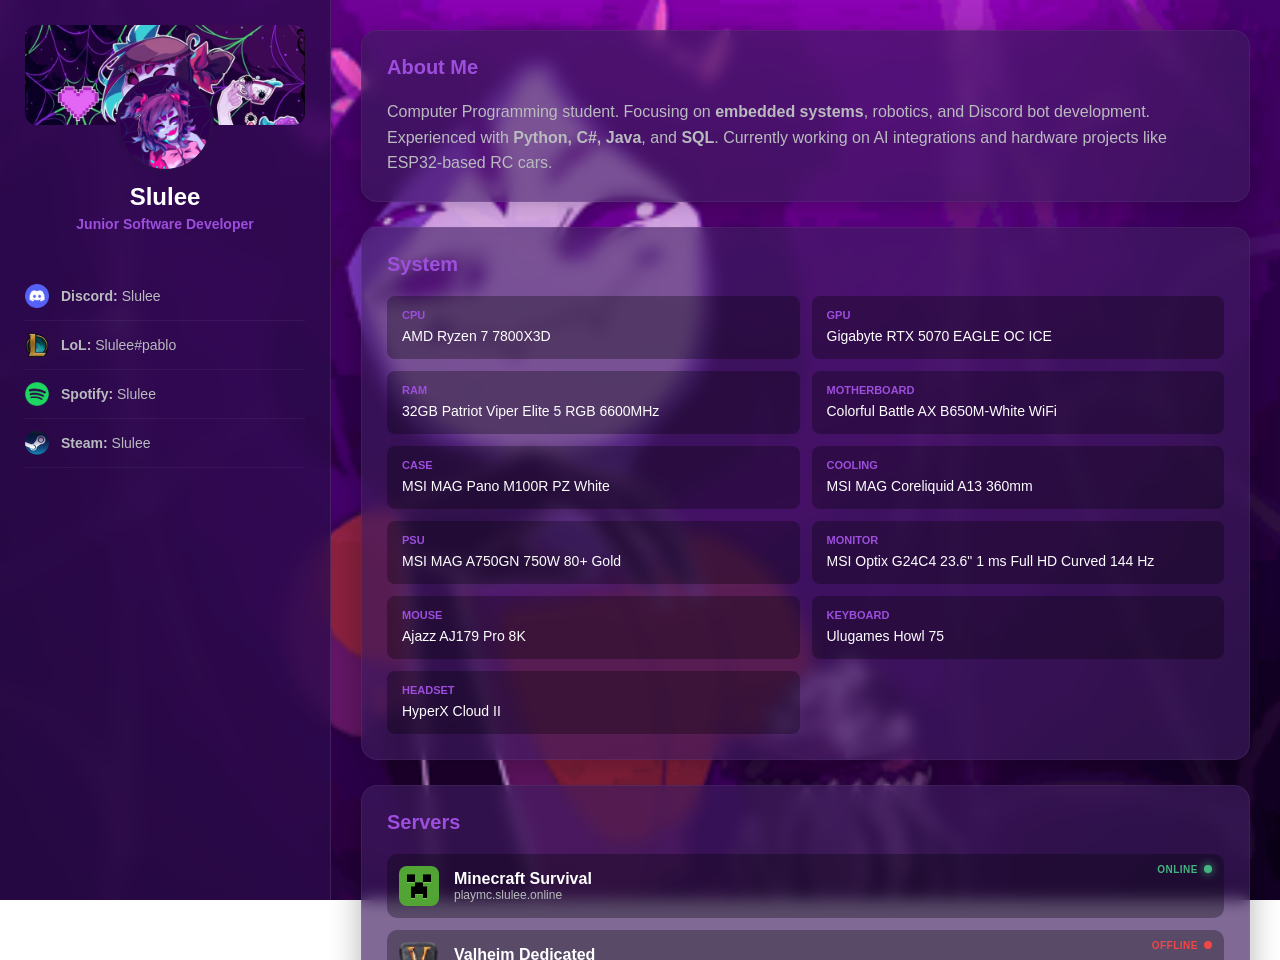
==== index.html @ 9425be77 "Update index.html" ====
<!DOCTYPE html>
<html lang="en">

<head>
    <meta charset="UTF-8">
    <meta name="viewport" content="width=device-width, initial-scale=1.0">
    <title>Slulee's Page</title>
    
    <style>
        :root {
            --bg-color: #1a0a2e;
            --sidebar-bg: rgba(45, 11, 77, 0.75); 
            --card-bg: rgba(61, 27, 93, 0.65);
            --accent-purple: #9d4edd;
            --text-main: #ffffff;
            --text-dim: #b9bbbe;
            --input-bg: rgba(30, 8, 54, 0.8);
        }

        body {
            font-family: 'Segoe UI', Roboto, Helvetica, Arial, sans-serif;
            background: url('data/background.gif') center/cover no-repeat fixed;
            color: var(--text-main);
            margin: 0;
            display: flex;
            height: 100vh;
            overflow: hidden;
        }

        .sidebar {
            width: 280px;
            background-color: var(--sidebar-bg);
            padding: 25px;
            display: flex;
            flex-direction: column;
            gap: 20px;
            border-right: 1px solid rgba(255,255,255,0.1);
            flex-shrink: 0;
            backdrop-filter: blur(10px);
            -webkit-backdrop-filter: blur(10px);
        }

        .profile-header {
            text-align: center;
        }

        .banner {
            width: 100%;
            height: 100px;
            background: url('data/banner.png') center/cover;
            background-color: #5a189a;
            border-radius: 12px;
            margin-bottom: -50px;
        }

        .avatar {
            width: 90px;
            height: 90px;
            border-radius: 50%;
            border: 4px solid #2d0b4d;
            background: #444 url('data/avatar.png') center/cover;
            margin: 0 auto 10px;
            position: relative;
        }

        .connections {
            list-style: none;
            padding: 0;
            margin: 20px 0;
        }

        .connections li {
            display: flex;
            align-items: center;
            gap: 12px;
            padding: 12px 0;
            font-size: 14px;
            color: var(--text-dim);
            border-bottom: 1px solid rgba(255,255,255,0.05);
        }

        .conn-icon {
            width: 24px;
            height: 24px;
            object-fit: contain;
        }

        .main-content {
            flex-grow: 1;
            padding: 30px;
            overflow-y: auto;
            height: 100%;
            scrollbar-width: thin;
            scrollbar-color: var(--accent-purple) transparent;
        }

        .section-container {
            background-color: var(--card-bg);
            border-radius: 16px;
            padding: 25px;
            margin-bottom: 25px;
            box-shadow: 0 8px 32px rgba(0,0,0,0.3);
            /* Cam efekti */
            backdrop-filter: blur(8px);
            -webkit-backdrop-filter: blur(8px);
            border: 1px solid rgba(255,255,255,0.05);
        }

        .section-title {
            margin: 0 0 20px 0;
            font-size: 20px;
            color: var(--accent-purple);
            font-weight: bold;
        }

        .spec-list {
            display: grid;
            grid-template-columns: 1fr 1fr;
            gap: 12px;
        }

        .spec-item {
            background: rgba(0,0,0,0.3);
            padding: 12px 15px;
            border-radius: 8px;
            font-size: 14px;
            line-height: 1.4;
        }

        .spec-label {
            color: var(--accent-purple);
            font-weight: bold;
            font-size: 11px;
            text-transform: uppercase;
            display: block;
            margin-bottom: 4px;
        }

        .server-list {
            display: flex;
            flex-direction: column;
            gap: 12px;
        }

        .server-item {
            position: relative; 
            display: flex;
            align-items: center;
            background: rgba(0,0,0,0.3);
            padding: 12px;
            border-radius: 10px;
            gap: 15px;
        }
        
        .status-indicator {
            position: absolute;
            top: 10px;
            right: 12px;
            display: flex;
            align-items: center;
            gap: 6px;
            font-size: 10px;
            font-weight: bold;
            text-transform: uppercase;
            letter-spacing: 0.5px;
        }
        
        .dot {
            width: 8px;
            height: 8px;
            border-radius: 50%;
        }
        
        .online { color: #43b581; }
        .online .dot { 
            background-color: #43b581; 
            box-shadow: 0 0 8px #43b581;
            animation: pulse 2s infinite; 
        }
        
        .offline { color: #f04747; }
        .offline .dot { background-color: #f04747; }
        
        @keyframes pulse {
            0% { opacity: 1; }
            50% { opacity: 0.5; }
            100% { opacity: 1; }
        }

        .server-img {
            width: 40px;
            height: 40px;
            border-radius: 8px;
            object-fit: cover;
        }

        .contact-form {
            display: flex;
            flex-direction: column;
            gap: 10px;
        }

        .contact-form input, 
        .contact-form textarea {
            background: var(--input-bg);
            border: 1px solid rgba(255,255,255,0.1);
            padding: 12px;
            border-radius: 8px;
            color: white;
            font-family: inherit;
        }

        .contact-form button {
            background: var(--accent-purple);
            color: white;
            border: none;
            padding: 12px;
            border-radius: 8px;
            cursor: pointer;
            font-weight: bold;
            transition: 0.3s;
        }

        .contact-form button:hover {
            filter: brightness(1.2);
            transform: scale(1.02);
        }

        .game-grid {
            display: grid;
            grid-template-columns: repeat(auto-fill, minmax(120px, 1fr));
            gap: 15px;
        }

        .game-card {
            aspect-ratio: 2/3;
            background: rgba(0,0,0,0.4);
            border-radius: 8px;
            overflow: hidden;
            transition: 0.3s;
        }

        .game-card:hover {
            transform: translateY(-5px);
        }

        .game-card img {
            width: 100%;
            height: 100%;
            object-fit: cover;
        }

        @media (max-width: 768px) {
            body {
                flex-direction: column;
                overflow: auto;
                height: auto;
            }

            .sidebar {
                width: 100%;
                box-sizing: border-box;
                border-right: none;
                border-bottom: 1px solid rgba(255,255,255,0.1);
            }

            .main-content {
                width: 100%;
                box-sizing: border-box;
                height: auto;
                overflow: visible;
                padding: 20px;
            }

            .spec-list {
                grid-template-columns: 1fr;
            }
        }
    </style>
</head>

<body>
    <aside class="sidebar">
        <div class="profile-header">
            <div class="banner"></div>
            <div class="avatar"></div>
            <h2 style="margin: 10px 0 5px;">Slulee</h2>
            <p style="color: var(--accent-purple); font-size: 14px; font-weight: bold; margin: 0;">Junior Software Developer</p>
        </div>

        <ul class="connections">
            <li><img src="data/discord.png" class="conn-icon"> <span><strong>Discord:</strong> Slulee</span></li>
            <li><img src="data/lol.png" class="conn-icon"> <span><strong>LoL:</strong> Slulee#pablo</span></li>
            <li><img src="data/spotify.png" class="conn-icon"> <span><strong>Spotify:</strong> Slulee</span></li>
            <li><img src="data/steam.png" class="conn-icon"> <span><strong>Steam:</strong> Slulee</span></li>
        </ul>
    </aside>

    <main class="main-content">
        <section class="section-container">
            <h2 class="section-title">About Me</h2>
            <div style="color: var(--text-dim); line-height: 1.6;">
                Computer Programming student.
                Focusing on <strong>embedded systems</strong>, robotics, and Discord bot development. 
                Experienced with <strong>Python, C#, Java</strong>, and <strong>SQL</strong>. 
                Currently working on AI integrations and hardware projects like ESP32-based RC cars.
            </div>
        </section>

        <section class="section-container">
            <h2 class="section-title">System</h2>
            <div class="spec-list">
                <div class="spec-item"><span class="spec-label">CPU</span>AMD Ryzen 7 7800X3D</div>
                <div class="spec-item"><span class="spec-label">GPU</span>Gigabyte RTX 5070 EAGLE OC ICE</div>
                <div class="spec-item"><span class="spec-label">RAM</span>32GB Patriot Viper Elite 5 RGB 6600MHz</div>
                <div class="spec-item"><span class="spec-label">Motherboard</span>Colorful Battle AX B650M-White WiFi</div>
                <div class="spec-item"><span class="spec-label">Case</span>MSI MAG Pano M100R PZ White</div>
                <div class="spec-item"><span class="spec-label">Cooling</span>MSI MAG Coreliquid A13 360mm</div>
                <div class="spec-item"><span class="spec-label">PSU</span>MSI MAG A750GN 750W 80+ Gold</div>
                <div class="spec-item"><span class="spec-label">Monitor</span>MSI Optix G24C4 23.6" 1 ms Full HD Curved 144 Hz</div>
                <div class="spec-item"><span class="spec-label">Mouse</span>Ajazz AJ179 Pro 8K</div>
                <div class="spec-item"><span class="spec-label">Keyboard</span>Ulugames Howl 75</div>
                <div class="spec-item"><span class="spec-label">Headset</span>HyperX Cloud II</div>
            </div>
        </section>

        <section class="section-container">
            <h2 class="section-title">Servers</h2>
            <div class="server-list">
                <div class="server-item">
                    <div class="status-indicator online">
                        <span>Online</span>
                        <div class="dot"></div>
                    </div>
                    <img src="data/minecraft.png" class="server-img" alt="Minecraft">
                    <div>
                        <div style="font-weight: bold;">Minecraft Survival</div>
                        <div style="font-size: 12px; color: var(--text-dim);">playmc.slulee.online</div>
                    </div>
                </div>
                
                <div class="server-item">
                    <div class="status-indicator offline">
                        <span>Offline</span>
                        <div class="dot"></div>
                    </div>
                    <img src="data/valheim.png" class="server-img" alt="Valheim">
                    <div>
                        <div style="font-weight: bold;">Valheim Dedicated</div>
                        <div style="font-size: 12px; color: var(--text-dim);">val.slulee.online:2456</div>
                    </div>
                </div>
        
                <div class="server-item">
                    <div class="status-indicator online">
                        <span>Online</span>
                        <div class="dot"></div>
                    </div>
                    <img src="data/terraria.png" class="server-img" alt="Terraria">
                    <div>
                        <div style="font-weight: bold;">Terraria</div>
                        <div style="font-size: 12px; color: var(--text-dim);">terraplay.slulee.online:7777</div>
                    </div>
                </div>
            </div>
        </section>

        <section class="section-container">
            <h2 class="section-title">Board</h2>
            <div class="game-grid">
                <div class="game-card"><img src="data/game1.png" alt="Undertale"></div>
                <div class="game-card"><img src="data/game2.png" alt="Elden Ring"></div>
                <div class="game-card"><img src="data/game3.png" alt="Hollow Knight"></div>
                <div class="game-card"><img src="data/game4.png" alt="Ultrakill"></div>
            </div>
        </section>

        <section class="section-container">
            <h2 class="section-title">Contact Me</h2>
            <div class="contact-form">
                <input type="text" placeholder="Your Name">
                <input type="email" placeholder="Your Email Address">
                <textarea rows="4" placeholder="Your Message..."></textarea>
                <button type="button">Send Message</button>
            </div>
        </section>
    </main>
</body>
</html>
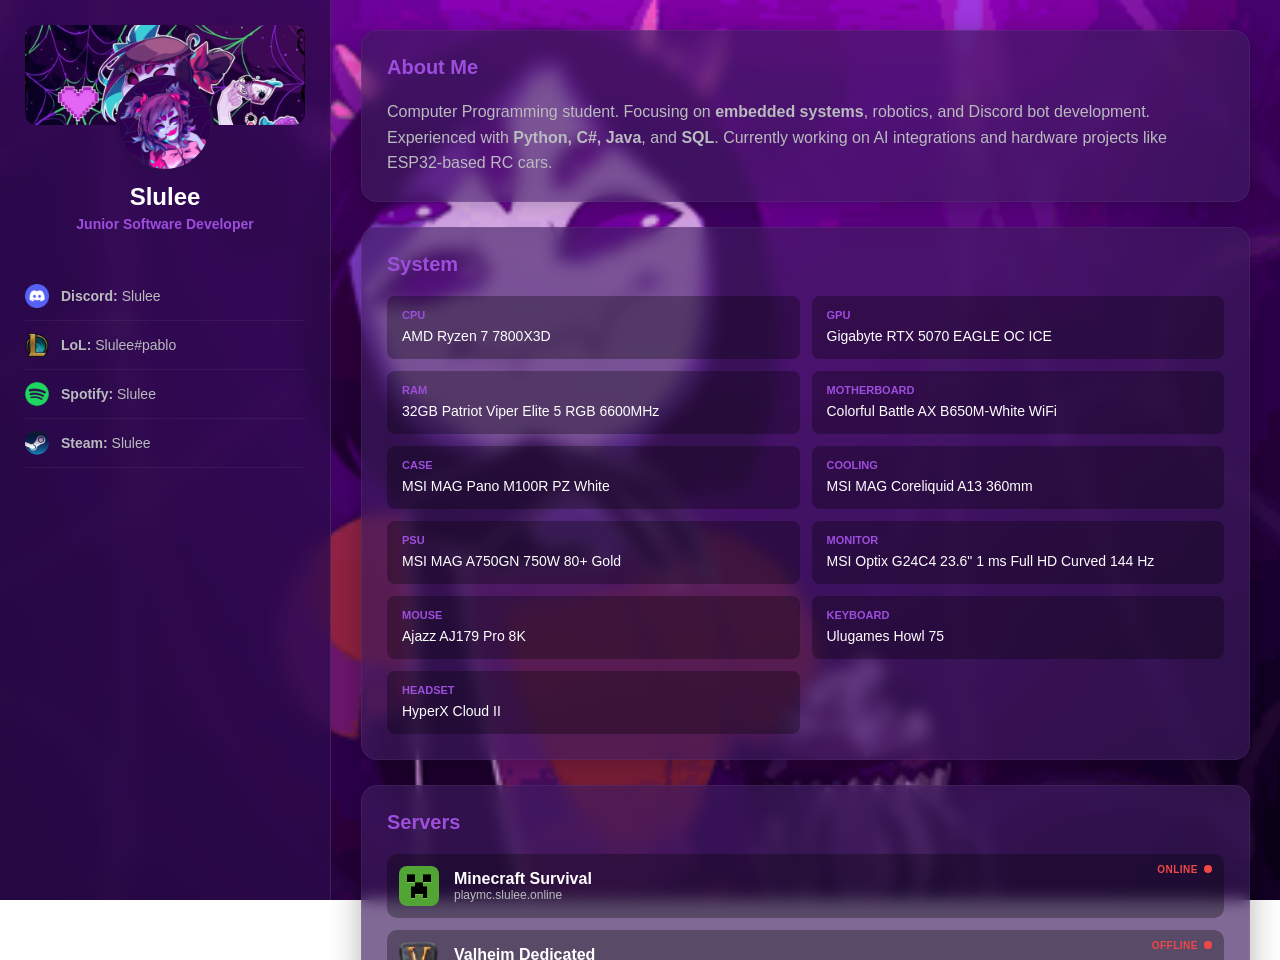
==== commit 24ab8b50: "Update index.html" ====
--- a/index.html
+++ b/index.html
@@ -328,7 +328,7 @@
             <h2 class="section-title">Servers</h2>
             <div class="server-list">
                 <div class="server-item">
-                    <div class="status-indicator online">
+                    <div class="status-indicator offline">
                         <span>Online</span>
                         <div class="dot"></div>
                     </div>
@@ -352,7 +352,7 @@
                 </div>
         
                 <div class="server-item">
-                    <div class="status-indicator online">
+                    <div class="status-indicator offline">
                         <span>Online</span>
                         <div class="dot"></div>
                     </div>
@@ -388,3 +388,4 @@
 </body>
 </html>
 
+
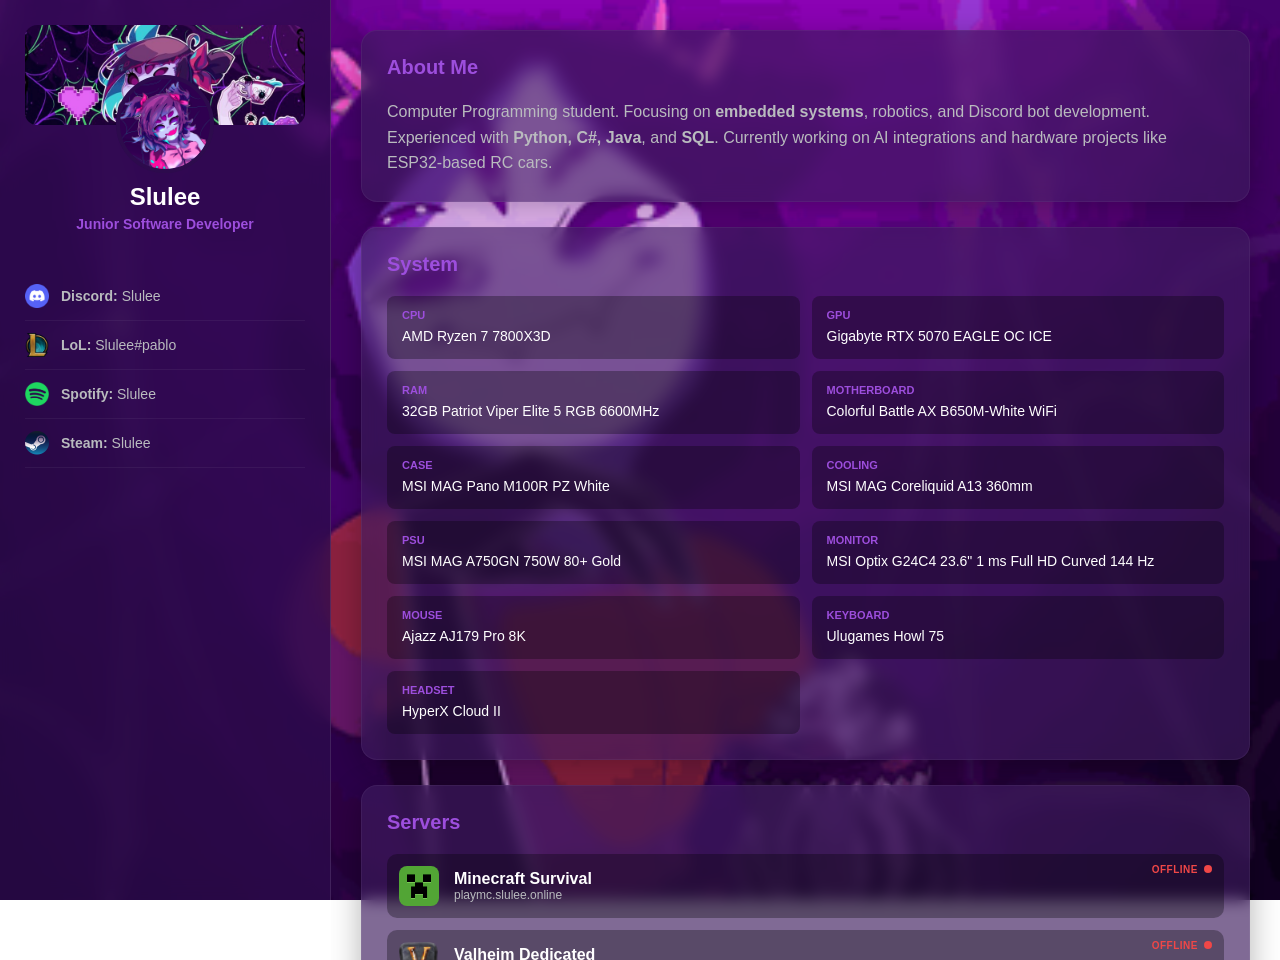
==== commit 410b7f13: "Update index.html" ====
--- a/index.html
+++ b/index.html
@@ -329,7 +329,7 @@
             <div class="server-list">
                 <div class="server-item">
                     <div class="status-indicator offline">
-                        <span>Online</span>
+                        <span>Offline</span>
                         <div class="dot"></div>
                     </div>
                     <img src="data/minecraft.png" class="server-img" alt="Minecraft">
@@ -353,7 +353,7 @@
         
                 <div class="server-item">
                     <div class="status-indicator offline">
-                        <span>Online</span>
+                        <span>Offline</span>
                         <div class="dot"></div>
                     </div>
                     <img src="data/terraria.png" class="server-img" alt="Terraria">
@@ -389,3 +389,4 @@
 </html>
 
 
+
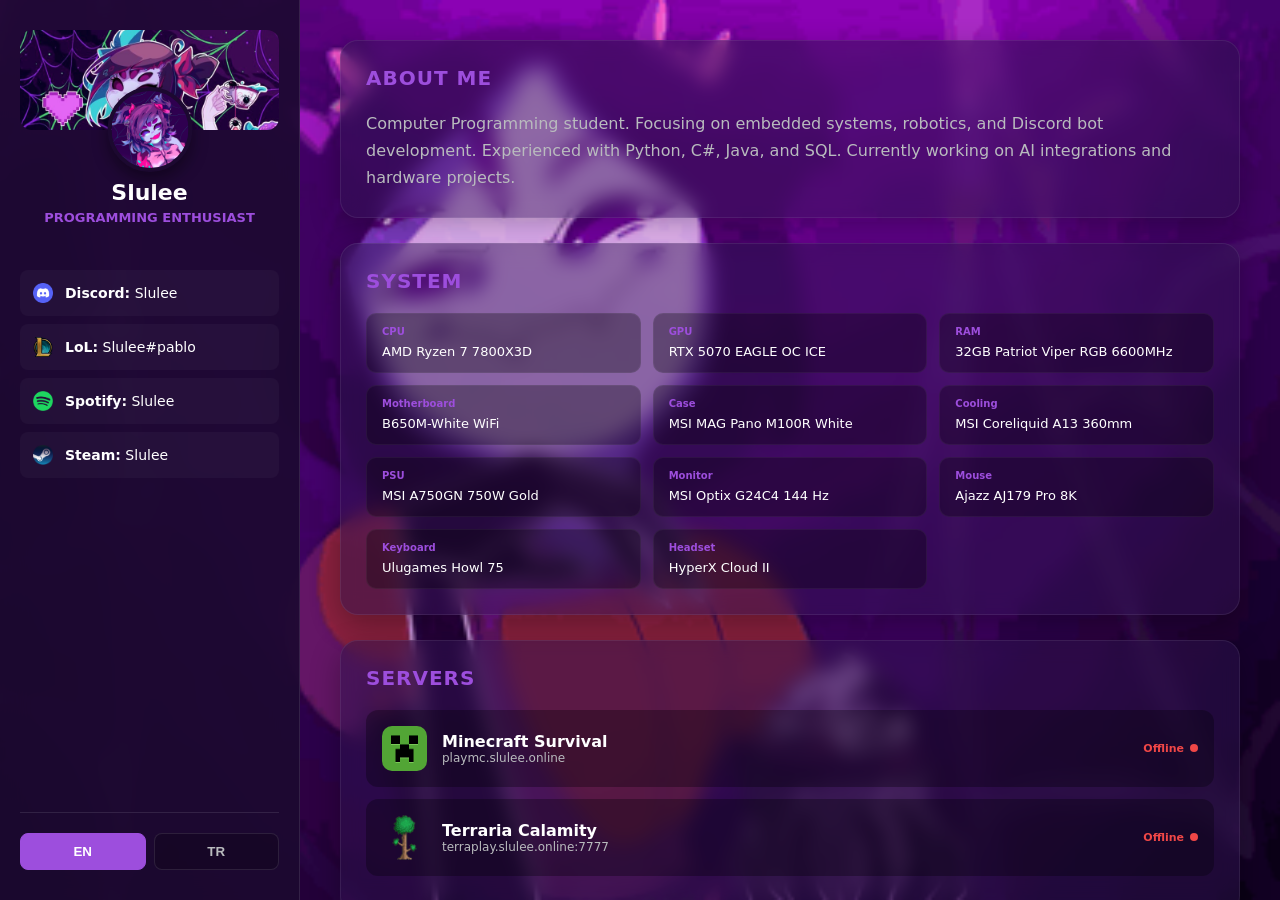
==== commit f4ece9a9: "Update index.html" ====
--- a/index.html
+++ b/index.html
@@ -4,22 +4,28 @@
 <head>
     <meta charset="UTF-8">
     <meta name="viewport" content="width=device-width, initial-scale=1.0">
-    <title>Slulee's Page</title>
-    
+    <title>Slulee | Portfolio</title>
+
     <style>
         :root {
-            --bg-color: #1a0a2e;
-            --sidebar-bg: rgba(45, 11, 77, 0.75); 
-            --card-bg: rgba(61, 27, 93, 0.65);
+            --bg-dark: #0f051d;
+            --bg-sidebar: rgba(28, 9, 48, 0.9);
+            --bg-card: rgba(45, 18, 77, 0.5);
+            --bg-input: rgba(20, 5, 40, 0.9);
             --accent-purple: #9d4edd;
+            --accent-glow: rgba(157, 78, 221, 0.4);
             --text-main: #ffffff;
             --text-dim: #b9bbbe;
-            --input-bg: rgba(30, 8, 54, 0.8);
-        }
+            --online-green: #43b581;
+            --offline-red: #f04747;
+            --transition: all 0.3s cubic-bezier(0.4, 0, 0.2, 1);
+        }
+
+        * { box-sizing: border-box; }
 
         body {
-            font-family: 'Segoe UI', Roboto, Helvetica, Arial, sans-serif;
-            background: url('data/background.gif') center/cover no-repeat fixed;
+            font-family: 'Segoe UI', Roboto, system-ui, sans-serif;
+            background: var(--bg-dark) url('data/background.gif') center/cover no-repeat fixed;
             color: var(--text-main);
             margin: 0;
             display: flex;
@@ -27,366 +33,321 @@
             overflow: hidden;
         }
 
+        /* --- LOADING --- */
+        #loading-screen {
+            position: fixed; inset: 0; background: var(--bg-dark); z-index: 10000;
+            display: flex; justify-content: center; align-items: center;
+            transition: opacity 0.8s, visibility 0.8s;
+        }
+        .loader-logo {
+            width: 100px; height: 100px; border-radius: 50%;
+            border: 3px solid var(--accent-purple);
+            background: url('data/avatar.png') center/cover;
+            animation: breathe 2s infinite ease-in-out;
+        }
+        @keyframes breathe { 0%, 100% { transform: scale(1); opacity: 0.8; } 50% { transform: scale(1.1); opacity: 1; } }
+
+        /* --- SIDEBAR --- */
         .sidebar {
-            width: 280px;
-            background-color: var(--sidebar-bg);
-            padding: 25px;
-            display: flex;
-            flex-direction: column;
-            gap: 20px;
-            border-right: 1px solid rgba(255,255,255,0.1);
-            flex-shrink: 0;
-            backdrop-filter: blur(10px);
-            -webkit-backdrop-filter: blur(10px);
-        }
-
-        .profile-header {
-            text-align: center;
-        }
-
-        .banner {
-            width: 100%;
-            height: 100px;
-            background: url('data/banner.png') center/cover;
-            background-color: #5a189a;
-            border-radius: 12px;
-            margin-bottom: -50px;
-        }
-
+            width: 300px; background: var(--bg-sidebar); backdrop-filter: blur(15px);
+            border-right: 1px solid rgba(255,255,255,0.1); padding: 30px 20px;
+            display: flex; flex-direction: column; flex-shrink: 0;
+        }
+
+        .profile-section { text-align: center; margin-bottom: 20px; }
+        
+        /* Banner & Avatar Fix */
+        .banner-container { position: relative; width: 100%; height: 100px; margin-bottom: 50px; }
+        .banner { 
+            width: 100%; height: 100%; 
+            background: url('data/banner.png') center/cover, #5a189a; 
+            border-radius: 12px; 
+        }
         .avatar {
-            width: 90px;
-            height: 90px;
-            border-radius: 50%;
-            border: 4px solid #2d0b4d;
-            background: #444 url('data/avatar.png') center/cover;
-            margin: 0 auto 10px;
-            position: relative;
-        }
-
-        .connections {
-            list-style: none;
-            padding: 0;
-            margin: 20px 0;
-        }
-
-        .connections li {
-            display: flex;
-            align-items: center;
-            gap: 12px;
-            padding: 12px 0;
-            font-size: 14px;
-            color: var(--text-dim);
-            border-bottom: 1px solid rgba(255,255,255,0.05);
-        }
-
-        .conn-icon {
-            width: 24px;
-            height: 24px;
-            object-fit: contain;
-        }
-
-        .main-content {
-            flex-grow: 1;
-            padding: 30px;
-            overflow-y: auto;
-            height: 100%;
-            scrollbar-width: thin;
-            scrollbar-color: var(--accent-purple) transparent;
-        }
-
-        .section-container {
-            background-color: var(--card-bg);
-            border-radius: 16px;
-            padding: 25px;
-            margin-bottom: 25px;
-            box-shadow: 0 8px 32px rgba(0,0,0,0.3);
-            /* Cam efekti */
-            backdrop-filter: blur(8px);
-            -webkit-backdrop-filter: blur(8px);
-            border: 1px solid rgba(255,255,255,0.05);
-        }
-
-        .section-title {
-            margin: 0 0 20px 0;
-            font-size: 20px;
-            color: var(--accent-purple);
-            font-weight: bold;
-        }
-
-        .spec-list {
-            display: grid;
-            grid-template-columns: 1fr 1fr;
-            gap: 12px;
-        }
-
-        .spec-item {
-            background: rgba(0,0,0,0.3);
-            padding: 12px 15px;
-            border-radius: 8px;
-            font-size: 14px;
-            line-height: 1.4;
-        }
-
-        .spec-label {
-            color: var(--accent-purple);
-            font-weight: bold;
-            font-size: 11px;
-            text-transform: uppercase;
-            display: block;
-            margin-bottom: 4px;
-        }
-
-        .server-list {
-            display: flex;
-            flex-direction: column;
-            gap: 12px;
-        }
-
+            width: 85px; height: 85px; border-radius: 50%;
+            border: 4px solid #1c0930;
+            background: #2d0b4d url('data/avatar.png') center/cover;
+            position: absolute; bottom: -42px; left: 50%; transform: translateX(-50%);
+            box-shadow: 0 8px 16px rgba(0,0,0,0.4);
+        }
+
+        .username { font-size: 22px; font-weight: 800; margin: 10px 0 5px; }
+        .role { color: var(--accent-purple); font-size: 13px; font-weight: bold; text-transform: uppercase; }
+
+        .conn-list { list-style: none; padding: 0; margin: 25px 0; }
+        .conn-list li {
+            display: flex; align-items: center; gap: 12px; padding: 12px;
+            background: rgba(255,255,255,0.03); border-radius: 8px; margin-bottom: 8px;
+            font-size: 14px; transition: var(--transition); border: 1px solid transparent;
+        }
+        .conn-list li:hover { border-color: var(--accent-purple); background: rgba(157, 78, 221, 0.1); }
+        .icon-svg { width: 20px; height: 20px; }
+
+        /* --- MAIN CONTENT --- */
+        .main-content { flex-grow: 1; padding: 40px; overflow-y: auto; scrollbar-width: thin; }
+        .section-card {
+            background: var(--bg-card); border-radius: 18px; padding: 25px;
+            margin-bottom: 25px; border: 1px solid rgba(255,255,255,0.08);
+            backdrop-filter: blur(10px); box-shadow: 0 10px 30px rgba(0,0,0,0.3);
+        }
+        .section-title { font-size: 20px; font-weight: 800; color: var(--accent-purple); margin: 0 0 20px; text-transform: uppercase; letter-spacing: 1px; }
+
+        /* System Grid - All Components Included */
+        .system-grid { display: grid; grid-template-columns: repeat(auto-fill, minmax(250px, 1fr)); gap: 12px; }
+        .spec-item { background: rgba(0,0,0,0.3); padding: 12px 15px; border-radius: 10px; border: 1px solid rgba(255,255,255,0.05); }
+        .spec-label { display: block; font-size: 10px; color: var(--accent-purple); font-weight: 800; margin-bottom: 4px; }
+        .spec-val { font-size: 13px; font-weight: 500; }
+
+        /* Server List */
         .server-item {
-            position: relative; 
-            display: flex;
-            align-items: center;
-            background: rgba(0,0,0,0.3);
-            padding: 12px;
-            border-radius: 10px;
-            gap: 15px;
-        }
+            display: flex; align-items: center; gap: 15px; background: rgba(0,0,0,0.3);
+            padding: 15px; border-radius: 12px; margin-bottom: 12px; position: relative;
+            transition: var(--transition); cursor: pointer; border: 1px solid transparent;
+        }
+        .server-item:hover { border-color: var(--accent-purple); }
+        .server-img { width: 45px; height: 45px; border-radius: 10px; object-fit: cover; }
+        .status-box { margin-left: auto; display: flex; align-items: center; gap: 6px; font-size: 11px; font-weight: bold; }
+        .dot { width: 8px; height: 8px; border-radius: 50%; background: var(--offline-red); }
         
-        .status-indicator {
-            position: absolute;
-            top: 10px;
-            right: 12px;
-            display: flex;
-            align-items: center;
-            gap: 6px;
-            font-size: 10px;
-            font-weight: bold;
-            text-transform: uppercase;
-            letter-spacing: 0.5px;
-        }
-        
-        .dot {
-            width: 8px;
-            height: 8px;
-            border-radius: 50%;
-        }
-        
-        .online { color: #43b581; }
-        .online .dot { 
-            background-color: #43b581; 
-            box-shadow: 0 0 8px #43b581;
-            animation: pulse 2s infinite; 
-        }
-        
-        .offline { color: #f04747; }
-        .offline .dot { background-color: #f04747; }
-        
-        @keyframes pulse {
-            0% { opacity: 1; }
-            50% { opacity: 0.5; }
-            100% { opacity: 1; }
-        }
-
-        .server-img {
-            width: 40px;
-            height: 40px;
-            border-radius: 8px;
-            object-fit: cover;
-        }
-
-        .contact-form {
-            display: flex;
-            flex-direction: column;
-            gap: 10px;
-        }
-
-        .contact-form input, 
-        .contact-form textarea {
-            background: var(--input-bg);
-            border: 1px solid rgba(255,255,255,0.1);
-            padding: 12px;
-            border-radius: 8px;
-            color: white;
-            font-family: inherit;
-        }
-
-        .contact-form button {
-            background: var(--accent-purple);
-            color: white;
-            border: none;
-            padding: 12px;
-            border-radius: 8px;
-            cursor: pointer;
-            font-weight: bold;
-            transition: 0.3s;
-        }
-
-        .contact-form button:hover {
-            filter: brightness(1.2);
-            transform: scale(1.02);
-        }
-
-        .game-grid {
-            display: grid;
-            grid-template-columns: repeat(auto-fill, minmax(120px, 1fr));
-            gap: 15px;
-        }
-
-        .game-card {
-            aspect-ratio: 2/3;
-            background: rgba(0,0,0,0.4);
-            border-radius: 8px;
-            overflow: hidden;
-            transition: 0.3s;
-        }
-
-        .game-card:hover {
-            transform: translateY(-5px);
-        }
-
-        .game-card img {
-            width: 100%;
-            height: 100%;
-            object-fit: cover;
-        }
-
-        @media (max-width: 768px) {
-            body {
-                flex-direction: column;
-                overflow: auto;
-                height: auto;
-            }
-
-            .sidebar {
-                width: 100%;
-                box-sizing: border-box;
-                border-right: none;
-                border-bottom: 1px solid rgba(255,255,255,0.1);
-            }
-
-            .main-content {
-                width: 100%;
-                box-sizing: border-box;
-                height: auto;
-                overflow: visible;
-                padding: 20px;
-            }
-
-            .spec-list {
-                grid-template-columns: 1fr;
-            }
+        /* Game Grid */
+        .game-grid { display: grid; grid-template-columns: repeat(auto-fill, minmax(130px, 1fr)); gap: 15px; }
+        .game-card { aspect-ratio: 2/3; border-radius: 10px; overflow: hidden; cursor: pointer; transition: var(--transition); }
+        .game-card:hover { transform: translateY(-5px); box-shadow: 0 8px 20px var(--accent-glow); }
+        .game-card img { width: 100%; height: 100%; object-fit: cover; }
+
+        /* Form */
+        .contact-form { display: grid; gap: 10px; }
+        .contact-form input, .contact-form textarea {
+            background: var(--bg-input); border: 1px solid rgba(255,255,255,0.1);
+            padding: 14px; border-radius: 10px; color: white; font-family: inherit; outline: none;
+        }
+        .btn-send {
+            background: var(--accent-purple); color: white; border: none; padding: 14px;
+            border-radius: 10px; font-weight: 800; cursor: pointer; transition: var(--transition);
+        }
+        .btn-send:hover { filter: brightness(1.2); }
+
+        /* Language Switcher */
+        .lang-switcher { margin-top: auto; display: flex; gap: 8px; border-top: 1px solid rgba(255,255,255,0.1); padding-top: 20px; }
+        .lang-btn {
+            flex: 1; background: rgba(0,0,0,0.2); border: 1px solid rgba(255,255,255,0.1);
+            color: var(--text-dim); padding: 10px; border-radius: 8px; cursor: pointer; font-weight: bold;
+        }
+        .lang-btn.active { background: var(--accent-purple); color: white; border-color: var(--accent-purple); }
+
+        /* Modal */
+        #game-modal {
+            display: none; position: fixed; inset: 0; background: rgba(0,0,0,0.95);
+            z-index: 20000; align-items: center; justify-content: center; padding: 20px;
+        }
+        .modal-content {
+            background: #1c0930; max-width: 750px; width: 100%; border-radius: 20px;
+            display: flex; overflow: hidden; border: 1px solid var(--accent-purple);
+        }
+        .modal-left { width: 40%; }
+        .modal-left img { width: 100%; height: 100%; object-fit: cover; }
+        .modal-right { width: 60%; padding: 35px; display: flex; flex-direction: column; }
+        .steam-btn {
+            margin-top: auto; background: #1b2838; color: #66c0f4; text-decoration: none;
+            padding: 15px; border-radius: 8px; text-align: center; font-weight: bold; border: 1px solid #66c0f4;
+        }
+
+        /* Responsive */
+        @media (max-width: 850px) {
+            body { flex-direction: column; overflow: auto; height: auto; }
+            .sidebar { width: 100%; }
+            .modal-content { flex-direction: column; max-height: 85vh; overflow-y: auto; }
+            .modal-left, .modal-right { width: 100%; }
+            .modal-left { height: 200px; }
+            .system-grid { grid-template-columns: 1fr 1fr; }
         }
     </style>
 </head>
 
 <body>
+
+    <div id="loading-screen"><div class="loader-logo"></div></div>
+
+    <div id="game-modal" onclick="closeModal()">
+        <div class="modal-content" onclick="event.stopPropagation()">
+            <div class="modal-left"><img id="m-img" src=""></div>
+            <div class="modal-right">
+                <h2 id="m-title" style="margin:0 0 15px; color:var(--accent-purple);"></h2>
+                <p id="m-desc" style="color:var(--text-dim); line-height:1.6;"></p>
+                <a id="m-link" href="#" target="_blank" class="steam-btn" data-en="VIEW ON STEAM" data-tr="STEAM'DE GÖRÜNTÜLE">VIEW ON STEAM</a>
+            </div>
+        </div>
+    </div>
+
     <aside class="sidebar">
-        <div class="profile-header">
-            <div class="banner"></div>
-            <div class="avatar"></div>
-            <h2 style="margin: 10px 0 5px;">Slulee</h2>
-            <p style="color: var(--accent-purple); font-size: 14px; font-weight: bold; margin: 0;">Junior Software Developer</p>
+        <div class="profile-section">
+            <div class="banner-container">
+                <div class="banner"></div>
+                <div class="avatar"></div>
+            </div>
+            <h2 class="username">Slulee</h2>
+            <div class="role" id="prof-sub" data-en="Programming Enthusiast" data-tr="Programlama meraklısı">Programming Enthusiast</div>
         </div>
 
-        <ul class="connections">
-            <li><img src="data/discord.png" class="conn-icon"> <span><strong>Discord:</strong> Slulee</span></li>
-            <li><img src="data/lol.png" class="conn-icon"> <span><strong>LoL:</strong> Slulee#pablo</span></li>
-            <li><img src="data/spotify.png" class="conn-icon"> <span><strong>Spotify:</strong> Slulee</span></li>
-            <li><img src="data/steam.png" class="conn-icon"> <span><strong>Steam:</strong> Slulee</span></li>
+        <ul class="conn-list">
+            <li><img src="data/discord.png" class="icon-svg"> <span><strong>Discord:</strong> Slulee</span></li>
+            <li><img src="data/lol.png" class="icon-svg"> <span><strong>LoL:</strong> Slulee#pablo</span></li>
+            <li><img src="data/spotify.png" class="icon-svg"> <span><strong>Spotify:</strong> Slulee</span></li>
+            <li><img src="data/steam.png" class="icon-svg"> <span><strong>Steam:</strong> Slulee</span></li>
         </ul>
+
+        <div class="lang-switcher">
+            <button class="lang-btn active" onclick="setLanguage('en')">EN</button>
+            <button class="lang-btn" onclick="setLanguage('tr')">TR</button>
+        </div>
     </aside>
 
     <main class="main-content">
-        <section class="section-container">
-            <h2 class="section-title">About Me</h2>
-            <div style="color: var(--text-dim); line-height: 1.6;">
-                Computer Programming student.
-                Focusing on <strong>embedded systems</strong>, robotics, and Discord bot development. 
-                Experienced with <strong>Python, C#, Java</strong>, and <strong>SQL</strong>. 
-                Currently working on AI integrations and hardware projects like ESP32-based RC cars.
-            </div>
+        <section class="section-card">
+            <h2 class="section-title" data-en="About Me" data-tr="Hakkımda">About Me</h2>
+            <p id="about-text" style="color:var(--text-dim); line-height:1.7; margin:0;"
+               data-en="Computer Programming student. Focusing on embedded systems, robotics, and Discord bot development. Experienced with Python, C#, Java, and SQL. Currently working on AI integrations and hardware projects."
+               data-tr="Bilgisayar Programcılığı öğrencisiyim. Gömülü sistemler, robotik ve Discord bot geliştirme üzerine odaklanıyorum. Python, C#, Java ve SQL dillerinde deneyim sahibiyim. Şu anda yapay zeka entegrasyonları ve robot projeleri üzerinde çalışıyorum.">
+                Computer Programming student. Focusing on embedded systems, robotics, and Discord bot development. Experienced with Python, C#, Java, and SQL. Currently working on AI integrations and hardware projects.
+            </p>
         </section>
 
-        <section class="section-container">
-            <h2 class="section-title">System</h2>
-            <div class="spec-list">
-                <div class="spec-item"><span class="spec-label">CPU</span>AMD Ryzen 7 7800X3D</div>
-                <div class="spec-item"><span class="spec-label">GPU</span>Gigabyte RTX 5070 EAGLE OC ICE</div>
-                <div class="spec-item"><span class="spec-label">RAM</span>32GB Patriot Viper Elite 5 RGB 6600MHz</div>
-                <div class="spec-item"><span class="spec-label">Motherboard</span>Colorful Battle AX B650M-White WiFi</div>
-                <div class="spec-item"><span class="spec-label">Case</span>MSI MAG Pano M100R PZ White</div>
-                <div class="spec-item"><span class="spec-label">Cooling</span>MSI MAG Coreliquid A13 360mm</div>
-                <div class="spec-item"><span class="spec-label">PSU</span>MSI MAG A750GN 750W 80+ Gold</div>
-                <div class="spec-item"><span class="spec-label">Monitor</span>MSI Optix G24C4 23.6" 1 ms Full HD Curved 144 Hz</div>
-                <div class="spec-item"><span class="spec-label">Mouse</span>Ajazz AJ179 Pro 8K</div>
-                <div class="spec-item"><span class="spec-label">Keyboard</span>Ulugames Howl 75</div>
-                <div class="spec-item"><span class="spec-label">Headset</span>HyperX Cloud II</div>
+        <section class="section-card">
+            <h2 class="section-title" data-en="System" data-tr="Sistem">System</h2>
+            <div class="system-grid">
+                <div class="spec-item"><span class="spec-label" data-en="CPU" data-tr="İşlemci">CPU</span><span class="spec-val">AMD Ryzen 7 7800X3D</span></div>
+                <div class="spec-item"><span class="spec-label" data-en="GPU" data-tr="Ekran Kartı">GPU</span><span class="spec-val">RTX 5070 EAGLE OC ICE</span></div>
+                <div class="spec-item"><span class="spec-label">RAM</span><span class="spec-val">32GB Patriot Viper RGB 6600MHz</span></div>
+                <div class="spec-item"><span class="spec-label" data-en="Motherboard" data-tr="Anakart">Motherboard</span><span class="spec-val">B650M-White WiFi</span></div>
+                <div class="spec-item"><span class="spec-label" data-en="Case" data-tr="Kasa">Case</span><span class="spec-val">MSI MAG Pano M100R White</span></div>
+                <div class="spec-item"><span class="spec-label" data-en="Cooling" data-tr="Soğutucu">Cooling</span><span class="spec-val">MSI Coreliquid A13 360mm</span></div>
+                <div class="spec-item"><span class="spec-label" data-en="PSU" data-tr="Güç Kaynağı">PSU</span><span class="spec-val">MSI A750GN 750W Gold</span></div>
+                <div class="spec-item"><span class="spec-label" data-en="Monitor" data-tr="Monitör">Monitor</span><span class="spec-val">MSI Optix G24C4 144 Hz</span></div>
+                <div class="spec-item"><span class="spec-label" data-en="Mouse" data-tr="Fare">Mouse</span><span class="spec-val">Ajazz AJ179 Pro 8K</span></div>
+                <div class="spec-item"><span class="spec-label" data-en="Keyboard" data-tr="Klavye">Keyboard</span><span class="spec-val">Ulugames Howl 75</span></div>
+                <div class="spec-item"><span class="spec-label" data-en="Headset" data-tr="Kulaklık">Headset</span><span class="spec-val">HyperX Cloud II</span></div>
             </div>
         </section>
 
-        <section class="section-container">
-            <h2 class="section-title">Servers</h2>
-            <div class="server-list">
-                <div class="server-item">
-                    <div class="status-indicator offline">
-                        <span>Offline</span>
-                        <div class="dot"></div>
-                    </div>
-                    <img src="data/minecraft.png" class="server-img" alt="Minecraft">
-                    <div>
-                        <div style="font-weight: bold;">Minecraft Survival</div>
-                        <div style="font-size: 12px; color: var(--text-dim);">playmc.slulee.online</div>
-                    </div>
+        <section class="section-card">
+            <h2 class="section-title" data-en="Servers" data-tr="Sunucular">Servers</h2>
+            <div class="server-item">
+                <img src="data/minecraft.png" class="server-img">
+                <div>
+                    <div style="font-weight:bold">Minecraft Survival</div>
+                    <div style="font-size:12px; color:var(--text-dim)">playmc.slulee.online</div>
                 </div>
-                
-                <div class="server-item">
-                    <div class="status-indicator offline">
-                        <span>Offline</span>
-                        <div class="dot"></div>
-                    </div>
-                    <img src="data/valheim.png" class="server-img" alt="Valheim">
-                    <div>
-                        <div style="font-weight: bold;">Valheim Dedicated</div>
-                        <div style="font-size: 12px; color: var(--text-dim);">val.slulee.online:2456</div>
-                    </div>
+                <div class="status-box" style="color:var(--offline-red)"><span data-en="Offline" data-tr="Çevrimdışı">Offline</span><div class="dot"></div></div>
+            </div>
+            <div class="server-item">
+                <img src="data/terraria.png" class="server-img">
+                <div>
+                    <div style="font-weight:bold">Terraria Calamity</div>
+                    <div style="font-size:12px; color:var(--text-dim)">terraplay.slulee.online:7777</div>
                 </div>
-        
-                <div class="server-item">
-                    <div class="status-indicator offline">
-                        <span>Offline</span>
-                        <div class="dot"></div>
-                    </div>
-                    <img src="data/terraria.png" class="server-img" alt="Terraria">
-                    <div>
-                        <div style="font-weight: bold;">Terraria</div>
-                        <div style="font-size: 12px; color: var(--text-dim);">terraplay.slulee.online:7777</div>
-                    </div>
-                </div>
+                <div class="status-box" style="color:var(--offline-red)"><span data-en="Offline" data-tr="Çevrimdışı">Offline</span><div class="dot"></div></div>
             </div>
         </section>
 
-        <section class="section-container">
-            <h2 class="section-title">Board</h2>
-            <div class="game-grid">
-                <div class="game-card"><img src="data/game1.png" alt="Undertale"></div>
-                <div class="game-card"><img src="data/game2.png" alt="Elden Ring"></div>
-                <div class="game-card"><img src="data/game3.png" alt="Hollow Knight"></div>
-                <div class="game-card"><img src="data/game4.png" alt="Ultrakill"></div>
-            </div>
-        </section>
-
-        <section class="section-container">
-            <h2 class="section-title">Contact Me</h2>
-            <div class="contact-form">
-                <input type="text" placeholder="Your Name">
-                <input type="email" placeholder="Your Email Address">
-                <textarea rows="4" placeholder="Your Message..."></textarea>
-                <button type="button">Send Message</button>
-            </div>
+        <section class="section-card">
+    <h2 class="section-title" data-en="Favorite Games" data-tr="Sevdiğim Oyunlar">Sevdiğim Oyunlar</h2>
+    <div class="game-grid">
+        <div class="game-card" onclick="openGame('Undertale')"><img src="data/game1.png" alt="Undertale"></div>
+        <div class="game-card" onclick="openGame('Elden Ring')"><img src="data/game2.png" alt="Elden Ring"></div>
+        <div class="game-card" onclick="openGame('Hollow Knight')"><img src="data/game3.png" alt="Hollow Knight"></div>
+        <div class="game-card" onclick="openGame('Ultrakill')"><img src="data/game4.png" alt="Ultrakill"></div>
+        <div class="game-card" onclick="openGame('Silksong')"><img src="data/game5.png" alt="Silksong"></div>
+        <div class="game-card" onclick="openGame('Valheim')"><img src="data/game6.png" alt="Valheim"></div>
+        <div class="game-card" onclick="openGame('Stardew Valley')"><img src="data/game7.png" alt="Stardew Valley"></div>
+        <div class="game-card" onclick="openGame('Celeste')"><img src="data/game8.png" alt="Celeste"></div>
+        <div class="game-card" onclick="openGame('Terraria')"><img src="data/game9.png" alt="Terraria"></div>
+        <div class="game-card" onclick="openGame('Deltarune')"><img src="data/game10.png" alt="Deltarune"></div>
+        <div class="game-card" onclick="openGame('OneShot')"><img src="data/game11.png" alt="OneShot"></div>
+        <div class="game-card" onclick="openGame('Bloons TD 6')"><img src="data/game12.png" alt="Bloons TD 6"></div>
+        <div class="game-card" onclick="openGame('Nightreign')"><img src="data/game13.png" alt="Nightreign"></div>
+        <div class="game-card" onclick="openGame('Cookie Clicker')"><img src="data/game14.png" alt="Cookie Clicker"></div>
+        <div class="game-card" onclick="openGame('Hades')"><img src="data/game15.png" alt="Hades"></div>
+        <div class="game-card" onclick="openGame('Vampire Survivors')"><img src="data/game16.png" alt="Vampire Survivors"></div>
+        <div class="game-card" onclick="openGame('Brotato')"><img src="data/game17.png" alt="Brotato"></div>
+        <div class="game-card" onclick="openGame('Megabonk')"><img src="data/game18.png" alt="Megabonk"></div>
+    </div>
+</section>
+
+        <section class="section-card">
+            <h2 class="section-title" data-en="Contact Me" data-tr="İletişim">Contact Me</h2>
+            <form class="contact-form">
+                <input type="text" placeholder="Your Name" data-en-ph="Your Name" data-tr-ph="Adınız">
+                <input type="email" placeholder="Your Email" data-en-ph="Your Email" data-tr-ph="E-posta Adresiniz">
+                <textarea id="auto-text" rows="2" placeholder="Your Message..." data-en-ph="Your Message..." data-tr-ph="Mesajınız..." oninput="autoExpand(this)"></textarea>
+                <button type="button" class="btn-send" data-en="Send Message" data-tr="Mesaj Gönder">Send Message</button>
+            </form>
         </section>
     </main>
+
+    <script>
+        let currentLang = 'en';
+
+        const gameData = {
+            'Elden Ring': { en: 'Rise, Tarnished! A masterpiece by FromSoftware.', tr: 'Açık dünya türünün zirvesi, epik bir macera.', img: 'data/eldenring.png', link: 'https://store.steampowered.com/app/1245620/' },
+            'Ultrakill': { en: 'Fast-paced brutal retro FPS.', tr: 'Hızlı ve acımasız retro tarzı FPS deneyimi.', img: 'data/ultrakill.png', link: 'https://store.steampowered.com/app/1229490/' },
+            'Hollow Knight': { en: 'Epic action adventure in a ruined kingdom.', tr: 'Harabe bir krallıkta geçen destansı aksiyon macerası.', img: 'data/hollowknight.png', link: 'https://store.steampowered.com/app/367520/' },
+            'Silksong': { en: 'The highly anticipated sequel to Hollow Knight.', tr: 'Hollow Knight\'ın merakla beklenen devam oyunu.', img: 'data/silksong.png', link: 'https://store.steampowered.com/app/1030300/' },
+            'Valheim': { en: 'Viking survival in a procedurally generated world.', tr: 'Viking temalı hayatta kalma ve inşa etme oyunu.', img: 'data/valheim.png', link: 'https://store.steampowered.com/app/892970/' },
+            'Stardew Valley': { en: 'The ultimate peaceful farming simulator.', tr: 'Huzur dolu bir çiftçilik ve yaşam simülasyonu.', img: 'data/stardew.png', link: 'https://store.steampowered.com/app/413150/' },
+            'Celeste': { en: 'A tight platformer about climbing a mountain.', tr: 'Zorlu engeller ve derin bir hikayeye sahip platform oyunu.', img: 'data/celeste.png', link: 'https://store.steampowered.com/app/504230/' },
+            'Terraria': { en: 'Dig, fight, explore, build!', tr: 'Kaz, savaş, keşfet ve inşa et! Sınır tanımayan bir dünya.', img: 'data/terraria.png', link: 'https://store.steampowered.com/app/105600/' },
+            'Deltarune': { en: 'The next chapter from the creator of Undertale.', tr: 'Undertale\'ın yapımcısından yeni bir hikaye.', img: 'data/deltarune.png', link: 'https://store.steampowered.com/app/1650730/' },
+            'OneShot': { en: 'A surreal puzzle adventure with a meta twist.', tr: 'Dünyayı kurtarmak için sadece tek bir şansın var.', img: 'data/oneshot.png', link: 'https://store.steampowered.com/app/420530/' },
+            'Bloons TD 6': { en: 'The best tower defense experience.', tr: 'Dünyanın en popüler kule savunma oyunlarından biri.', img: 'data/btd6.png', link: 'https://store.steampowered.com/app/960090/' },
+            'Nightreign': { en: 'Atmospheric action in a dark world.', tr: 'Karanlık bir dünyada geçen atmosferik aksiyon.', img: 'data/nightreign.png', link: 'https://store.steampowered.com/app/3116810/' },
+            'Cookie Clicker': { en: 'The original clicker game.', tr: 'Kurabiye imparatorluğunu kurduğun efsanevi tıklama oyunu.', img: 'data/cookie.png', link: 'https://store.steampowered.com/app/1454400/' },
+            'Hades': { en: 'Battle out of hell in this god-like roguelike.', tr: 'Yunan mitolojisinde geçen muazzam bir roguelike aksiyonu.', img: 'data/hades.png', link: 'https://store.steampowered.com/app/1145360/' },
+            'Vampire Survivors': { en: 'Bullet hell survival against the undead.', tr: 'Binlerce yaratığa karşı hayatta kalma mücadelesi.', img: 'data/vampire.png', link: 'https://store.steampowered.com/app/1794680/' },
+            'Brotato': { en: 'A top-down arena shooter roguelite.', tr: 'Aynı anda 6 silah kullanan bir patatesi kontrol et.', img: 'data/brotato.png', link: 'https://store.steampowered.com/app/1942280/' },
+            'Megabonk': { en: 'Action-packed indie brawler.', tr: 'Hızlı ve eğlenceli indie aksiyon oyunu.', img: 'data/megabonk.png', link: 'https://store.steampowered.com/app/2816950/' }
+        };
+
+        function setLanguage(lang) {
+            currentLang = lang;
+            document.querySelectorAll('.lang-btn').forEach(btn => btn.classList.toggle('active', btn.getAttribute('onclick').includes(`'${lang}'`)));
+            
+            document.querySelectorAll('[data-en]').forEach(el => {
+                el.innerText = el.getAttribute(`data-${lang}`);
+            });
+
+            document.querySelectorAll('[data-tr-ph]').forEach(el => {
+                el.placeholder = el.getAttribute(`data-${lang}-ph`);
+            });
+        }
+
+        function openGame(name) {
+            const game = gameData[name];
+            document.getElementById('m-title').innerText = name;
+            document.getElementById('m-desc').innerText = game[currentLang];
+            document.getElementById('m-img').src = game.img;
+            document.getElementById('m-link').href = game.link;
+            document.getElementById('m-link').innerText = document.getElementById('m-link').getAttribute(`data-${currentLang}`);
+            document.getElementById('game-modal').style.display = 'flex';
+            document.body.style.overflow = 'hidden';
+        }
+
+        function closeModal() {
+            document.getElementById('game-modal').style.display = 'none';
+            document.body.style.overflow = '';
+        }
+
+        function autoExpand(textarea) {
+            textarea.style.height = 'auto';
+            textarea.style.height = textarea.scrollHeight + 'px';
+        }
+
+        window.addEventListener('load', () => {
+            setTimeout(() => {
+                const loader = document.getElementById('loading-screen');
+                loader.style.opacity = '0';
+                setTimeout(() => loader.style.visibility = 'hidden', 800);
+            }, 1000);
+        });
+    </script>
 </body>
 </html>
-
-
-
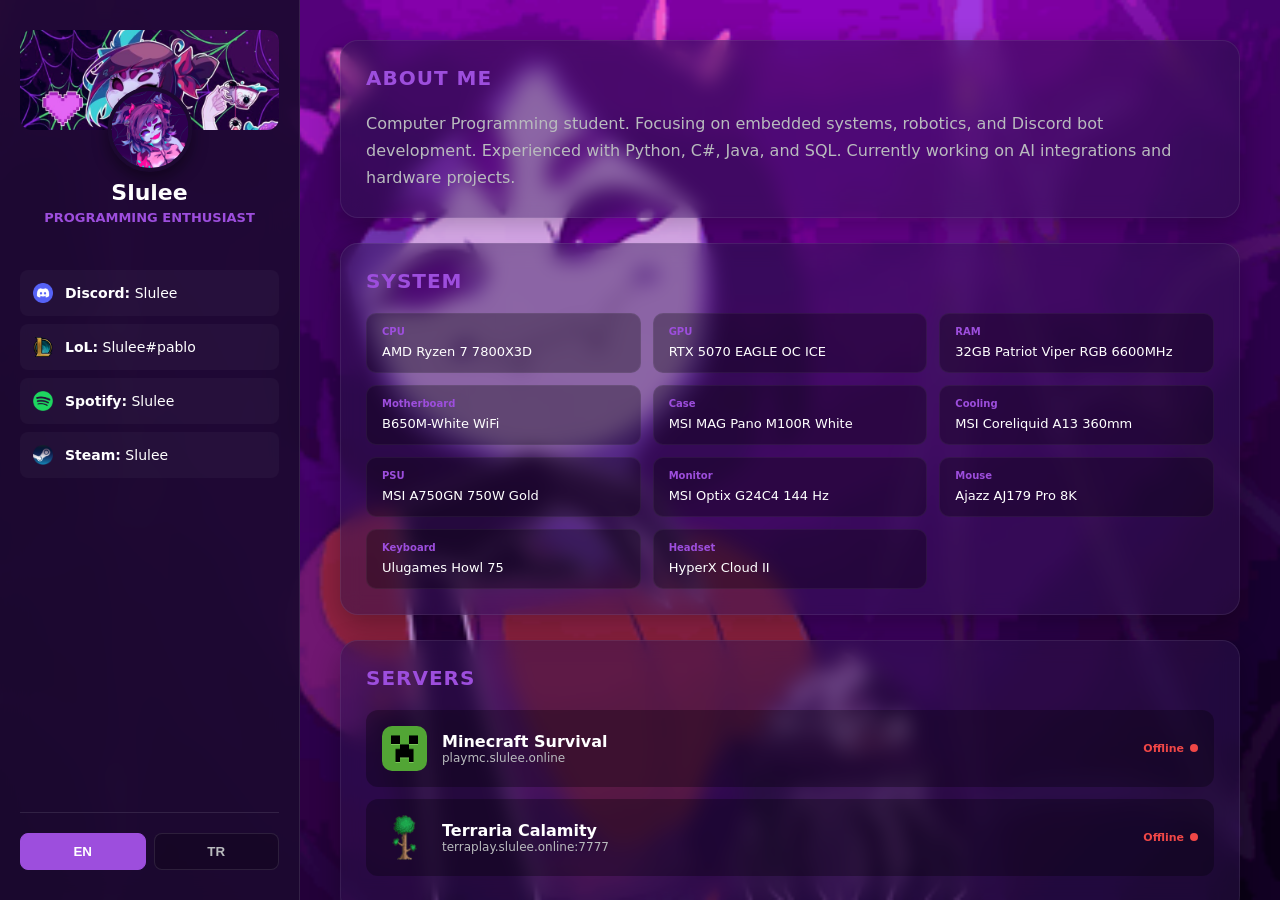
==== commit 24453f6c: "Update index.html" ====
--- a/index.html
+++ b/index.html
@@ -288,23 +288,24 @@
         let currentLang = 'en';
 
         const gameData = {
-            'Elden Ring': { en: 'Rise, Tarnished! A masterpiece by FromSoftware.', tr: 'Açık dünya türünün zirvesi, epik bir macera.', img: 'data/eldenring.png', link: 'https://store.steampowered.com/app/1245620/' },
-            'Ultrakill': { en: 'Fast-paced brutal retro FPS.', tr: 'Hızlı ve acımasız retro tarzı FPS deneyimi.', img: 'data/ultrakill.png', link: 'https://store.steampowered.com/app/1229490/' },
-            'Hollow Knight': { en: 'Epic action adventure in a ruined kingdom.', tr: 'Harabe bir krallıkta geçen destansı aksiyon macerası.', img: 'data/hollowknight.png', link: 'https://store.steampowered.com/app/367520/' },
-            'Silksong': { en: 'The highly anticipated sequel to Hollow Knight.', tr: 'Hollow Knight\'ın merakla beklenen devam oyunu.', img: 'data/silksong.png', link: 'https://store.steampowered.com/app/1030300/' },
-            'Valheim': { en: 'Viking survival in a procedurally generated world.', tr: 'Viking temalı hayatta kalma ve inşa etme oyunu.', img: 'data/valheim.png', link: 'https://store.steampowered.com/app/892970/' },
-            'Stardew Valley': { en: 'The ultimate peaceful farming simulator.', tr: 'Huzur dolu bir çiftçilik ve yaşam simülasyonu.', img: 'data/stardew.png', link: 'https://store.steampowered.com/app/413150/' },
-            'Celeste': { en: 'A tight platformer about climbing a mountain.', tr: 'Zorlu engeller ve derin bir hikayeye sahip platform oyunu.', img: 'data/celeste.png', link: 'https://store.steampowered.com/app/504230/' },
-            'Terraria': { en: 'Dig, fight, explore, build!', tr: 'Kaz, savaş, keşfet ve inşa et! Sınır tanımayan bir dünya.', img: 'data/terraria.png', link: 'https://store.steampowered.com/app/105600/' },
-            'Deltarune': { en: 'The next chapter from the creator of Undertale.', tr: 'Undertale\'ın yapımcısından yeni bir hikaye.', img: 'data/deltarune.png', link: 'https://store.steampowered.com/app/1650730/' },
-            'OneShot': { en: 'A surreal puzzle adventure with a meta twist.', tr: 'Dünyayı kurtarmak için sadece tek bir şansın var.', img: 'data/oneshot.png', link: 'https://store.steampowered.com/app/420530/' },
-            'Bloons TD 6': { en: 'The best tower defense experience.', tr: 'Dünyanın en popüler kule savunma oyunlarından biri.', img: 'data/btd6.png', link: 'https://store.steampowered.com/app/960090/' },
-            'Nightreign': { en: 'Atmospheric action in a dark world.', tr: 'Karanlık bir dünyada geçen atmosferik aksiyon.', img: 'data/nightreign.png', link: 'https://store.steampowered.com/app/3116810/' },
-            'Cookie Clicker': { en: 'The original clicker game.', tr: 'Kurabiye imparatorluğunu kurduğun efsanevi tıklama oyunu.', img: 'data/cookie.png', link: 'https://store.steampowered.com/app/1454400/' },
-            'Hades': { en: 'Battle out of hell in this god-like roguelike.', tr: 'Yunan mitolojisinde geçen muazzam bir roguelike aksiyonu.', img: 'data/hades.png', link: 'https://store.steampowered.com/app/1145360/' },
-            'Vampire Survivors': { en: 'Bullet hell survival against the undead.', tr: 'Binlerce yaratığa karşı hayatta kalma mücadelesi.', img: 'data/vampire.png', link: 'https://store.steampowered.com/app/1794680/' },
-            'Brotato': { en: 'A top-down arena shooter roguelite.', tr: 'Aynı anda 6 silah kullanan bir patatesi kontrol et.', img: 'data/brotato.png', link: 'https://store.steampowered.com/app/1942280/' },
-            'Megabonk': { en: 'Action-packed indie brawler.', tr: 'Hızlı ve eğlenceli indie aksiyon oyunu.', img: 'data/megabonk.png', link: 'https://store.steampowered.com/app/2816950/' }
+            'Undertale': { en: 'A revolutionary RPG where nobody has to die.', tr: 'Kimsenin ölmek zorunda olmadığı devrimsel bir RPG.', img: 'data/game1.png', link: 'https://store.steampowered.com/app/391540/' },
+            'Elden Ring': { en: 'Rise, Tarnished! A masterpiece by FromSoftware.', tr: 'Açık dünya türünün zirvesi, epik bir macera.', img: 'data/game2.png', link: 'https://store.steampowered.com/app/1245620/' },
+            'Ultrakill': { en: 'Fast-paced brutal retro FPS.', tr: 'Hızlı ve acımasız retro tarzı FPS deneyimi.', img: 'data/game3.png', link: 'https://store.steampowered.com/app/1229490/' },
+            'Hollow Knight': { en: 'Epic action adventure in a ruined kingdom.', tr: 'Harabe bir krallıkta geçen destansı aksiyon macerası.', img: 'data/game4.png', link: 'https://store.steampowered.com/app/367520/' },
+            'Silksong': { en: 'The highly anticipated sequel to Hollow Knight.', tr: 'Hollow Knight\'ın merakla beklenen devam oyunu.', img: 'data/game5.png', link: 'https://store.steampowered.com/app/1030300/' },
+            'Valheim': { en: 'Viking survival in a procedurally generated world.', tr: 'Viking temalı hayatta kalma ve inşa etme oyunu.', img: 'data/game6.png', link: 'https://store.steampowered.com/app/892970/' },
+            'Stardew Valley': { en: 'The ultimate peaceful farming simulator.', tr: 'Huzur dolu bir çiftçilik ve yaşam simülasyonu.', img: 'data/game7.png', link: 'https://store.steampowered.com/app/413150/' },
+            'Celeste': { en: 'A tight platformer about climbing a mountain.', tr: 'Zorlu engeller ve derin bir hikayeye sahip platform oyunu.', img: 'data/game8.png', link: 'https://store.steampowered.com/app/504230/' },
+            'Terraria': { en: 'Dig, fight, explore, build!', tr: 'Kaz, savaş, keşfet ve inşa et! Sınır tanımayan bir dünya.', img: 'data/game9.png', link: 'https://store.steampowered.com/app/105600/' },
+            'Deltarune': { en: 'The next chapter from the creator of Undertale.', tr: 'Undertale\'ın yapımcısından yeni bir hikaye.', img: 'data/game10.png', link: 'https://store.steampowered.com/app/1650730/' },
+            'OneShot': { en: 'A surreal puzzle adventure with a meta twist.', tr: 'Dünyayı kurtarmak için sadece tek bir şansın var.', img: 'data/game11.png', link: 'https://store.steampowered.com/app/420530/' },
+            'Bloons TD 6': { en: 'The best tower defense experience.', tr: 'Dünyanın en popüler kule savunma oyunlarından biri.', img: 'data/game12.png', link: 'https://store.steampowered.com/app/960090/' },
+            'Nightreign': { en: 'Atmospheric action in a dark world.', tr: 'Karanlık bir dünyada geçen atmosferik aksiyon.', img: 'data/game13.png', link: 'https://store.steampowered.com/app/3116810/' },
+            'Cookie Clicker': { en: 'The original clicker game.', tr: 'Kurabiye imparatorluğunu kurduğun efsanevi tıklama oyunu.', img: 'data/game14.png', link: 'https://store.steampowered.com/app/1454400/' },
+            'Hades': { en: 'Battle out of hell in this god-like roguelike.', tr: 'Yunan mitolojisinde geçen muazzam bir roguelike aksiyonu.', img: 'data/game15.png', link: 'https://store.steampowered.com/app/1145360/' },
+            'Vampire Survivors': { en: 'Bullet hell survival against the undead.', tr: 'Binlerce yaratığa karşı hayatta kalma mücadelesi.', img: 'data/game16.png', link: 'https://store.steampowered.com/app/1794680/' },
+            'Brotato': { en: 'A top-down arena shooter roguelite.', tr: 'Aynı anda 6 silah kullanan bir patatesi kontrol et.', img: 'data/game17.png', link: 'https://store.steampowered.com/app/1942280/' },
+            'Megabonk': { en: 'Action-packed indie brawler.', tr: 'Hızlı ve eğlenceli indie aksiyon oyunu.', img: 'data/game18.png', link: 'https://store.steampowered.com/app/2816950/' }
         };
 
         function setLanguage(lang) {
@@ -351,3 +352,4 @@
     </script>
 </body>
 </html>
+
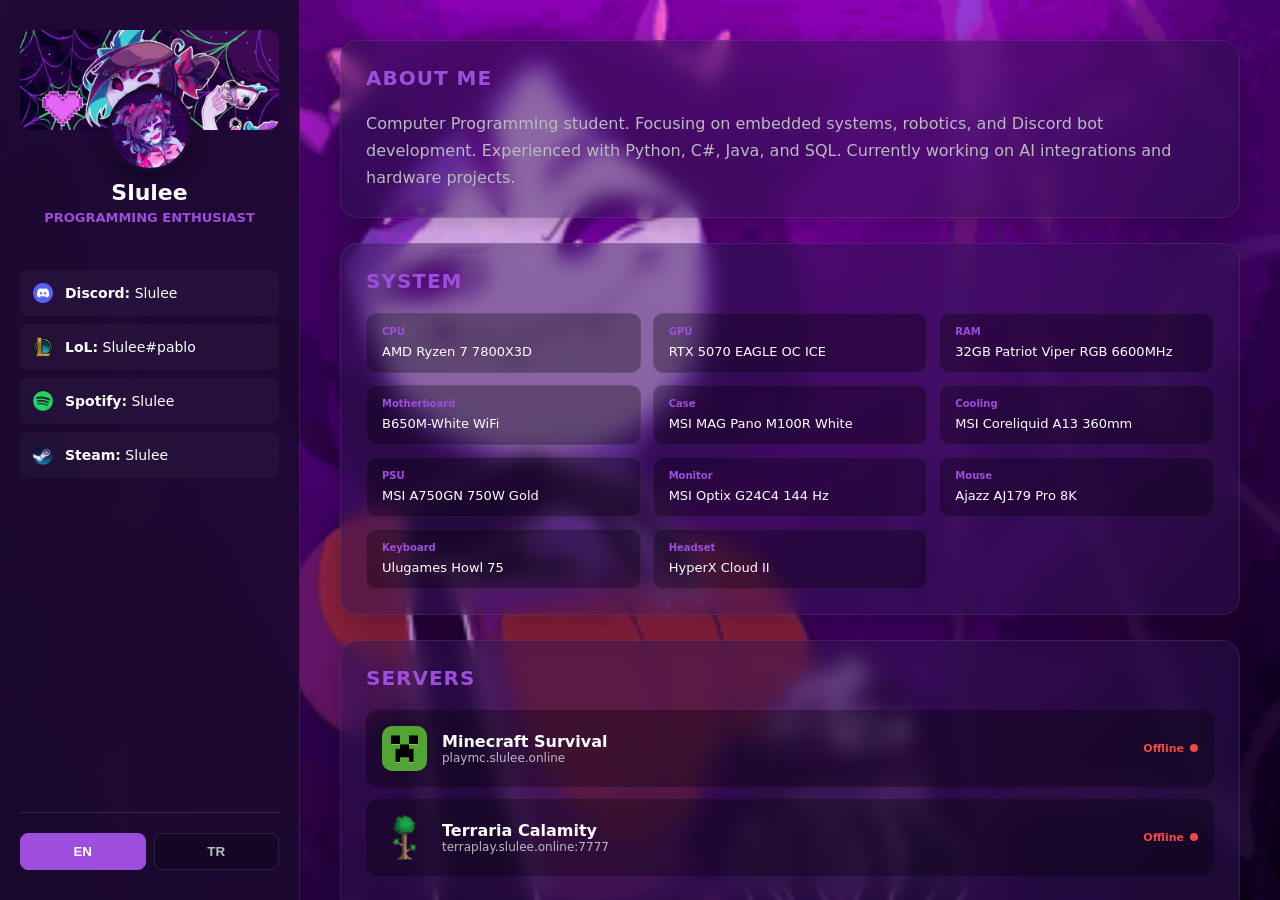
==== commit 8d298eb0: "Update index.html" ====
--- a/index.html
+++ b/index.html
@@ -285,7 +285,7 @@
     </main>
 
     <script>
-        let currentLang = 'en';
+        let currentLang = 'tr';
 
         const gameData = {
             'Undertale': { en: 'A revolutionary RPG where nobody has to die.', tr: 'Kimsenin ölmek zorunda olmadığı devrimsel bir RPG.', img: 'data/game1.png', link: 'https://store.steampowered.com/app/391540/' },
@@ -353,3 +353,4 @@
 </body>
 </html>
 
+
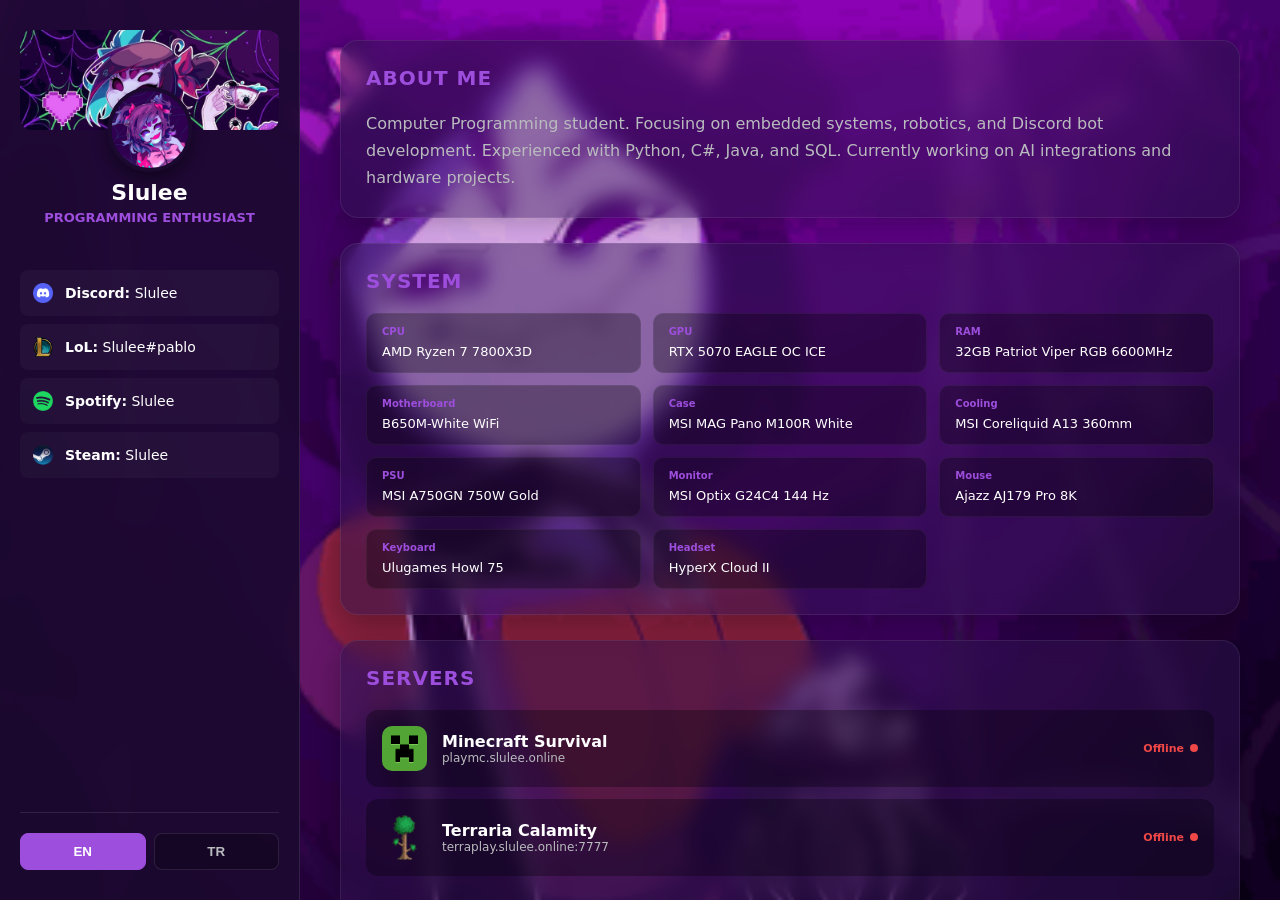
==== commit 5c737957: "Update index.html" ====
--- a/index.html
+++ b/index.html
@@ -250,7 +250,7 @@
         </section>
 
         <section class="section-card">
-    <h2 class="section-title" data-en="Favorite Games" data-tr="Sevdiğim Oyunlar">Sevdiğim Oyunlar</h2>
+    <h2 class="section-title" data-en="Favorite Games" data-tr="Sevdiğim Oyunlar">Favorite Games</h2>
     <div class="game-grid">
         <div class="game-card" onclick="openGame('Undertale')"><img src="data/game1.png" alt="Undertale"></div>
         <div class="game-card" onclick="openGame('Elden Ring')"><img src="data/game2.png" alt="Elden Ring"></div>
@@ -285,7 +285,7 @@
     </main>
 
     <script>
-        let currentLang = 'tr';
+        let currentLang = 'en';
 
         const gameData = {
             'Undertale': { en: 'A revolutionary RPG where nobody has to die.', tr: 'Kimsenin ölmek zorunda olmadığı devrimsel bir RPG.', img: 'data/game1.png', link: 'https://store.steampowered.com/app/391540/' },
@@ -354,3 +354,4 @@
 </html>
 
 
+
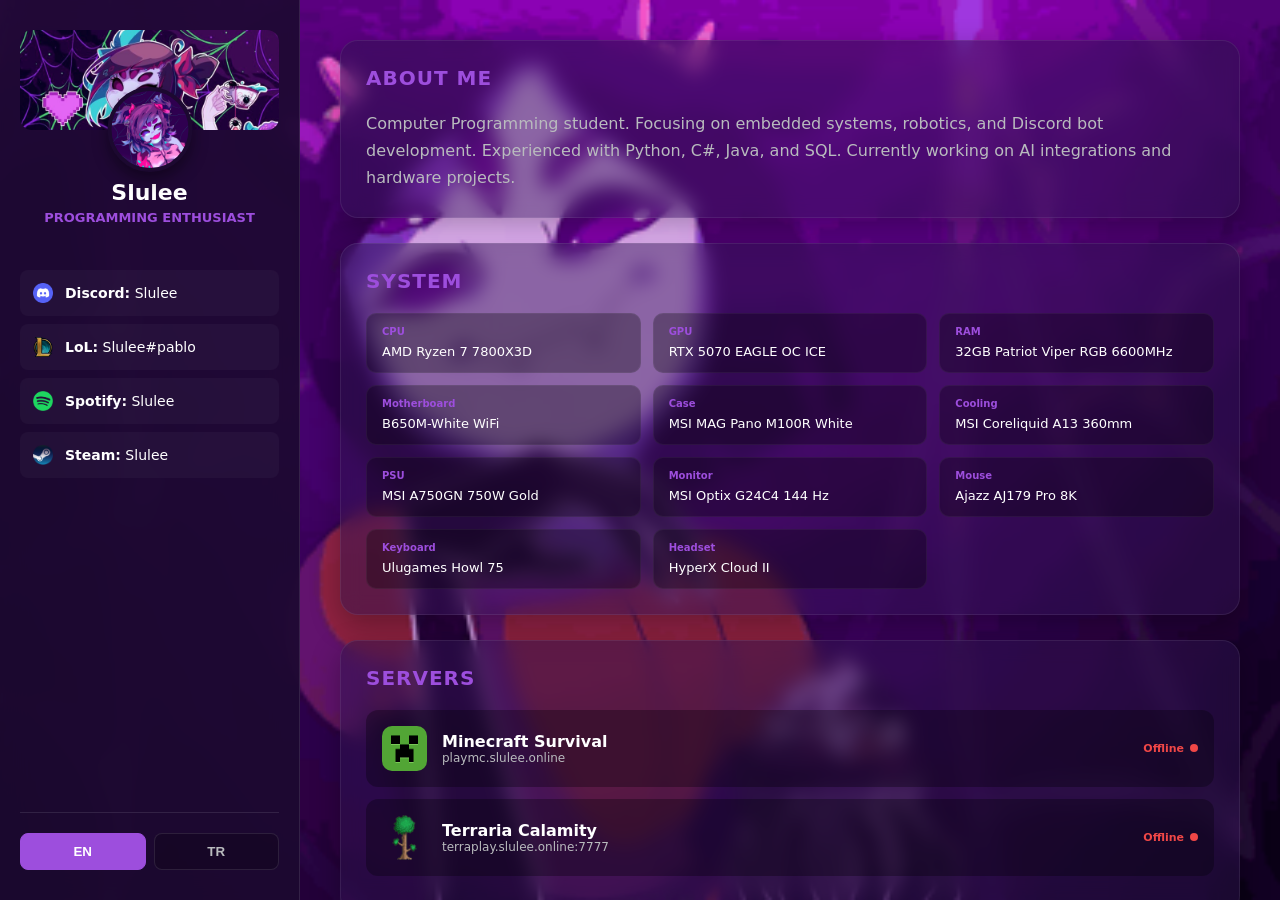
==== commit db256afc: "Update index.html" ====
--- a/index.html
+++ b/index.html
@@ -254,8 +254,8 @@
     <div class="game-grid">
         <div class="game-card" onclick="openGame('Undertale')"><img src="data/game1.png" alt="Undertale"></div>
         <div class="game-card" onclick="openGame('Elden Ring')"><img src="data/game2.png" alt="Elden Ring"></div>
-        <div class="game-card" onclick="openGame('Hollow Knight')"><img src="data/game3.png" alt="Hollow Knight"></div>
-        <div class="game-card" onclick="openGame('Ultrakill')"><img src="data/game4.png" alt="Ultrakill"></div>
+        <div class="game-card" onclick="openGame('Ultrakill')"><img src="data/game3.png" alt="Ultrakill"></div>
+        <div class="game-card" onclick="openGame('Hollow Knight')"><img src="data/game4.png" alt="Hollow Knight"></div>
         <div class="game-card" onclick="openGame('Silksong')"><img src="data/game5.png" alt="Silksong"></div>
         <div class="game-card" onclick="openGame('Valheim')"><img src="data/game6.png" alt="Valheim"></div>
         <div class="game-card" onclick="openGame('Stardew Valley')"><img src="data/game7.png" alt="Stardew Valley"></div>
@@ -355,3 +355,4 @@
 
 
 
+
